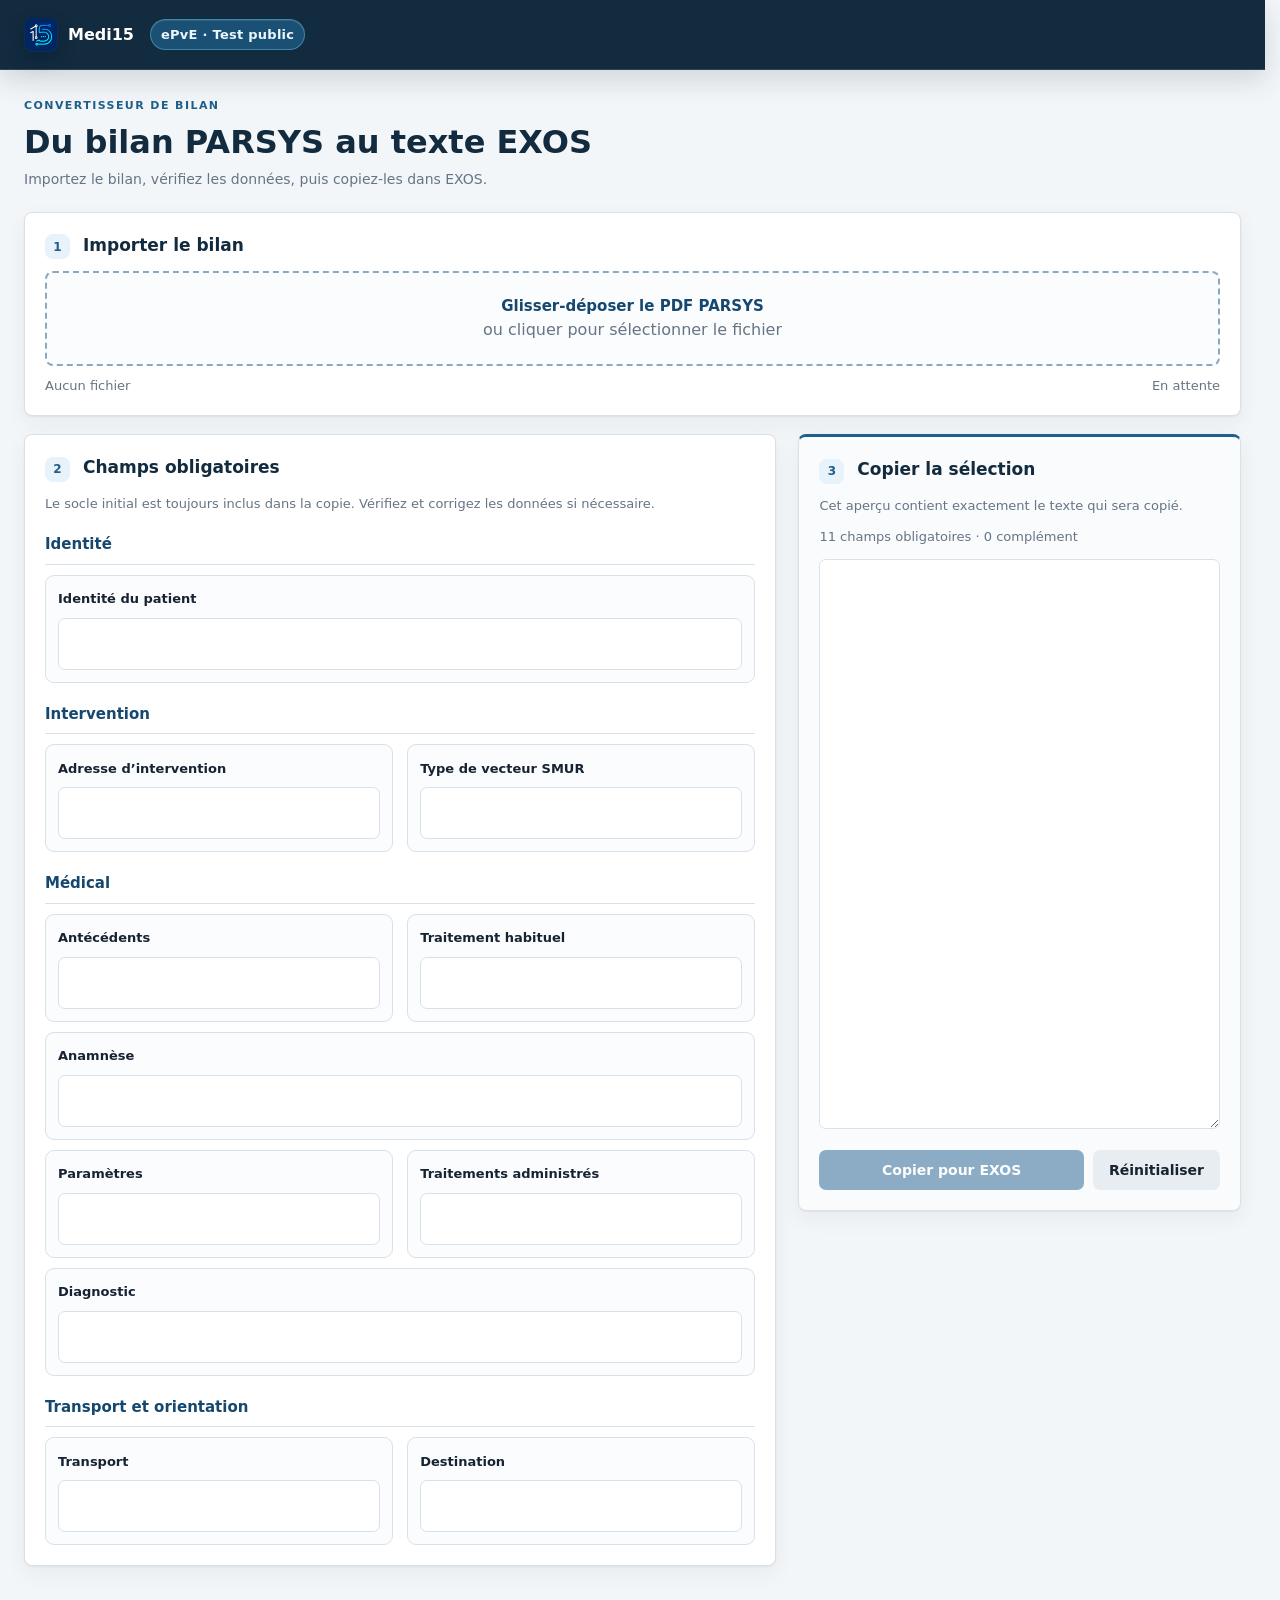
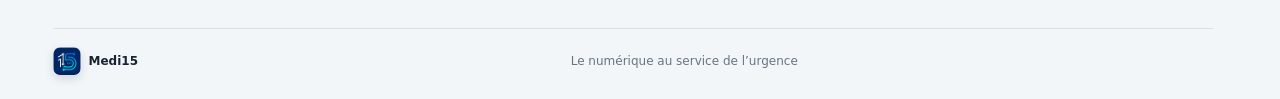
==== index.html @ b272a8ee "Organize mandatory fields and deduplicated optional additions by category" ====
<!doctype html>
<html lang="fr">
<head>
  <meta charset="utf-8">
  <meta name="viewport" content="width=device-width, initial-scale=1">
  <title>ePvE · Medi15</title>
  <link rel="icon" type="image/png" href="./ui/medi15-logo.png">
  <link rel="stylesheet" href="./ui/medi15.css">
  <link rel="stylesheet" href="./static/app.css?v=categories-13">
  <script src="./static/document-sections.js?v=categories-13" defer></script>
  <script src="./static/converter.js?v=categories-13" defer></script>
</head>
<body>
<header class="medi15-topbar"><div class="medi15-brand"><img class="medi15-brand-logo" src="./ui/medi15-logo.png" alt=""><span>Medi15</span></div><span class="medi15-app-name">ePvE · Test public</span></header>
<main>
<header>
  <div class="eyebrow">CONVERTISSEUR DE BILAN</div><h1>Du bilan PARSYS au texte EXOS</h1>
  <p>Importez le bilan, vérifiez les données, puis copiez-les dans EXOS.</p>
</header>

<section class="card">
  <h2><span class="step">1</span> Importer le bilan</h2>
  <div id="dropzone" class="dropzone" tabindex="0" role="button" aria-label="Sélectionner un PDF PARSYS">
    <strong>Glisser-déposer le PDF PARSYS</strong>
    ou cliquer pour sélectionner le fichier
    <input id="fileInput" type="file" accept="application/pdf,.pdf" hidden>
  </div>
  <div class="import-status"><span id="fileName">Aucun fichier</span><span id="status" role="status" aria-live="polite">En attente</span></div>
  <span id="pageCount" hidden></span>
  <div id="progressPanel" class="progress-panel is-idle">
    <div class="progress-meta"><span>Progression de l’analyse</span><strong id="progressPercent">0 %</strong></div>
    <div id="progressTrack" class="progress-track" role="progressbar" aria-label="Progression de l’analyse" aria-valuemin="0" aria-valuemax="100" aria-valuenow="0">
      <div id="progressBar" class="progress-fill"></div>
      <button type="button" id="progressHandle" class="progress-arrow" aria-label="Marqueur de progression">➜</button>
      <div id="timeTravel" class="time-travel" aria-hidden="true">
        <div class="time-travel-vehicle">
          <svg viewBox="0 0 120 50" focusable="false">
            <path class="time-car-body" d="M6 29h13l13-15h50l18 15h12v11H6z"/>
            <path class="time-car-window" d="M35 17h21v12H25zm25 0h19l15 12H60z"/>
            <path class="time-car-detail" d="M10 34h98M57 18v17"/>
            <circle class="time-car-wheel" cx="31" cy="40" r="7"/>
            <circle class="time-car-wheel" cx="88" cy="40" r="7"/>
            <circle class="time-car-hub" cx="31" cy="40" r="2"/>
            <circle class="time-car-hub" cx="88" cy="40" r="2"/>
            <path class="time-car-light" d="M107 29h6v5h-6"/>
          </svg>
        </div>
      </div>
    </div>
  </div>
</section>

<section id="alertBox" class="card alerts">
  <h2>Points à vérifier</h2>
  <div id="alertsList"></div>
</section>

<div class="workspace"><div class="editor-column">
<section class="card" id="essentialSection"><h2><span class="step">2</span> Champs obligatoires</h2><p class="selection-help">Le socle initial est toujours inclus dans la copie. Vérifiez et corrigez les données si nécessaire.</p><section class="mandatory-group"><h3>Identité</h3><div class="grid"><div class="field full"><label for="f-identity">Identité du patient</label><textarea rows="1" id="f-identity"></textarea></div></div></section><section class="mandatory-group"><h3>Intervention</h3><div class="grid"><div class="field"><label for="f-address">Adresse d’intervention</label><textarea rows="1" id="f-address"></textarea></div><div class="field"><label for="f-vehicle">Type de vecteur SMUR</label><textarea rows="1" id="f-vehicle"></textarea></div></div></section><section class="mandatory-group"><h3>Médical</h3><div class="grid"><div class="field"><label for="f-history">Antécédents</label><textarea rows="1" id="f-history"></textarea></div><div class="field"><label for="f-usual">Traitement habituel</label><textarea rows="1" id="f-usual"></textarea></div><div class="field full"><label for="f-anamnesis">Anamnèse</label><textarea rows="1" id="f-anamnesis"></textarea></div><div class="field"><label for="f-params">Paramètres</label><textarea rows="1" id="f-params"></textarea></div><div class="field"><label for="f-admin">Traitements administrés</label><textarea rows="1" id="f-admin"></textarea></div><div class="field full"><label for="f-diagnosis">Diagnostic</label><textarea rows="1" id="f-diagnosis"></textarea></div></div></section><section class="mandatory-group"><h3>Transport et orientation</h3><div class="grid"><div class="field"><label for="f-transport">Transport</label><textarea rows="1" id="f-transport"></textarea></div><div class="field"><label for="f-destination">Destination</label><textarea rows="1" id="f-destination"></textarea></div></div></section></section>
<section id="documentSection" class="card" hidden>
  <h2>Éléments complémentaires</h2>
  <p class="selection-help">Cochez uniquement les informations à ajouter aux champs obligatoires. Le contenu s’affiche après sélection.</p>
  <div class="actions selection-actions"><button type="button" class="ghost" id="selectAll">Ajouter tous les compléments</button><button type="button" class="ghost" id="selectNone">Retirer les compléments</button></div>
  <div id="documentCategories"></div>
</section>
</div><aside class="preview-column"><section class="card preview-card"><h2><span class="step">3</span> Copier la sélection</h2><p class="selection-help">Cet aperçu contient exactement le texte qui sera copié.</p>
<p id="selectionCount" role="status"></p><textarea id="resultat" aria-label="Texte pour EXOS" readonly></textarea>
<div class="actions action-bar">
  <button class="primary" id="copyBtn" disabled>Copier pour EXOS</button>
  <button class="ghost" id="resetBtn">Réinitialiser</button>
</div></section></aside></div>

</main>
<footer class="medi15-footer"><div class="medi15-footer-brand"><img class="medi15-footer-logo" src="./ui/medi15-logo.png" alt=""><span>Medi15</span></div><div class="medi15-footer-copy">Le numérique au service de l’urgence</div></footer>
</body>
</html>
---- ui/medi15.css ----
:root {
  color-scheme: light;
  --medi15-ink: #172331;
  --medi15-muted: #667484;
  --medi15-line: #d9e1e8;
  --medi15-surface: #ffffff;
  --medi15-surface-raised: #fbfcfe;
  --medi15-soft: #f5f7fa;
  --medi15-accent: #1f5f8b;
  --medi15-accent-strong: #16486f;
  --medi15-accent-soft: #e8f2fb;
  --medi15-nav: #122b3f;
  --medi15-danger: #b42318;
  --medi15-success: #16703f;
  --medi15-focus: #c8871a;
  --medi15-radius: 8px;
  --medi15-shadow-sm: 0 1px 2px rgba(23, 35, 49, .06), 0 8px 22px rgba(23, 35, 49, .05);
  --medi15-shadow-md: 0 18px 42px rgba(23, 35, 49, .12);
  --medi15-font: Inter, ui-sans-serif, system-ui, -apple-system, BlinkMacSystemFont, "Segoe UI", Arial, Helvetica, sans-serif;
}
html { scrollbar-gutter: stable; }
* { box-sizing: border-box; }
body { margin: 0; color: var(--medi15-ink); background: #f3f6f9; font-family: var(--medi15-font); line-height: 1.5; -webkit-font-smoothing: antialiased; }
a { color: var(--medi15-accent-strong); }
:focus-visible { outline: 3px solid rgba(200, 135, 26, .38); outline-offset: 3px; }

/* Bandeau canonique de tout l'écosystème Medi15. */
.medi15-topbar { position: sticky; top: 0; z-index: 100; display: flex; align-items: center; gap: 16px; width: 100%; min-height: 70px; padding: 0 24px; color: #fff; background: var(--medi15-nav); border-bottom: 1px solid rgba(255,255,255,.12); box-shadow: 0 10px 28px rgba(18,43,63,.16); font-family: var(--medi15-font); }
.medi15-brand { display: inline-flex; align-items: center; gap: 10px; flex: 0 0 auto; color: #fff; font-weight: 800; text-decoration: none; white-space: nowrap; }
.medi15-brand:hover { color: #fff; text-decoration: none; }
.medi15-brand-logo { display: block; width: 34px; height: 34px; flex: 0 0 auto; border-radius: var(--medi15-radius); object-fit: cover; box-shadow: 0 8px 18px rgba(4,18,32,.24); }
.medi15-app-name { flex: 0 0 auto; padding: 5px 10px; border: 1px solid rgba(111,206,238,.42); border-radius: 999px; background: rgba(31,95,139,.72); color: #eaf7ff; box-shadow: inset 0 1px 0 rgba(255,255,255,.1); font-size: 13px; font-weight: 800; letter-spacing: .02em; white-space: nowrap; }
.medi15-nav { display: flex; align-items: center; gap: 4px; flex: 1 1 auto; min-width: 0; }
.medi15-nav > a,.medi15-nav-menu > a { display: inline-flex; align-items: center; min-height: 34px; padding: 6px 8px; border-radius: 7px; color: #d9e8f2; font-size: 13px; font-weight: 700; text-decoration: none; white-space: nowrap; }
.medi15-nav > a:hover,.medi15-nav-menu > a:hover,.medi15-identity a:hover { color: #fff; background: rgba(255,255,255,.08); text-decoration: none; }
.medi15-nav-menu { position: relative; display: inline-flex; align-items: center; }
.medi15-nav-menu-trigger::after { content: ""; width: 0; height: 0; margin-left: 7px; border-top: 4px solid currentColor; border-right: 4px solid transparent; border-left: 4px solid transparent; opacity: .75; }
.medi15-nav-submenu { position: absolute; top: 100%; left: 0; z-index: 120; display: none; min-width: 190px; padding: 8px 6px 6px; border: 1px solid rgba(255,255,255,.14); border-radius: 8px; background: #173850; box-shadow: 0 16px 38px rgba(0,0,0,.22); }
.medi15-nav-submenu::before { content: ""; position: absolute; right: 0; bottom: 100%; left: 0; height: 8px; }
.medi15-nav-menu:hover .medi15-nav-submenu,.medi15-nav-menu:focus-within .medi15-nav-submenu { display: grid; }
.medi15-nav-submenu a { display: inline-flex; align-items: center; width: 100%; min-height: 28px; padding: 5px 8px; border-radius: 7px; color: #d9e8f2; font-size: 12px; font-weight: 700; text-decoration: none; }
.medi15-nav-submenu a:hover { color: #fff; background: rgba(255,255,255,.08); }
.medi15-identity { display: flex; align-items: center; flex: 0 1 auto; min-width: 0; margin-left: auto; padding-left: 12px; border-left: 1px solid rgba(255,255,255,.12); }
.medi15-identity-card { display: grid; gap: 7px; align-items: center; width: 216px; max-width: min(320px,34vw); padding: 6px 8px; border: 1px solid rgba(255,255,255,.1); border-radius: 8px; background: rgba(255,255,255,.045); line-height: 1.15; }
.medi15-identity-line { display: flex; align-items: center; gap: 7px; min-width: 0; white-space: nowrap; }
.medi15-identity-name { min-width: 0; overflow: hidden; color: #fff; font-size: 12px; font-weight: 800; text-overflow: ellipsis; }
.medi15-role { display: inline-flex; align-items: center; min-height: 0; padding: 2px 7px; border-radius: 999px; background: var(--medi15-accent-soft); color: var(--medi15-accent-strong); font-size: 10px; font-weight: 800; line-height: 1.2; white-space: nowrap; }
.medi15-identity-actions { display: grid; grid-template-columns: minmax(0,1fr) auto; align-items: center; gap: 12px; padding-top: 6px; border-top: 1px solid rgba(255,255,255,.1); }
.medi15-hub-link { display: inline-flex; align-items: center; justify-content: center; gap: 6px; min-height: 26px; padding: 4px 9px; border-radius: 7px; color: #d9e8f2; font-size: 11px; font-weight: 800; text-decoration: none; white-space: nowrap; }
.medi15-logout-link { display: inline-flex; align-items: center; justify-self: end; min-height: 20px; padding: 0; color: #ffcbc5; font-size: 11px; font-weight: 800; text-decoration: none; white-space: nowrap; }
@media (max-width:820px) { .medi15-topbar { position: static; flex-wrap: wrap; gap: 10px 16px; padding: 14px 18px; } .medi15-nav { order: 3; flex-basis: 100%; overflow-x: auto; } .medi15-identity { margin-left: auto; padding-left: 0; border-left: 0; } .medi15-identity-card { max-width:min(360px,calc(100vw - 220px)); } }
@media (max-width:620px) { .medi15-identity { order: 2; width: 100%; margin-left: 0; } .medi15-identity-card { width: 100%; max-width: none; } }

/* Pied de page canonique de l'écosystème Medi15. */
.medi15-footer { display: flex; align-items: center; justify-content: space-between; gap: 18px; width: min(100% - 48px,1160px); margin: 44px auto 0; padding: 18px 0 24px; border-top: 1px solid var(--medi15-line); color: var(--medi15-muted); font-family: var(--medi15-font); font-size: 12px; line-height: 1.45; }
.medi15-footer-brand { display: inline-flex; align-items: center; gap: 8px; color: var(--medi15-ink); font-weight: 850; white-space: nowrap; }
.medi15-footer-logo { display: block; width: 28px; height: 28px; border-radius: 7px; object-fit: cover; box-shadow: 0 4px 10px rgba(18,43,63,.14); }
.medi15-footer-copy { flex: 1 1 auto; text-align: center; }
.medi15-footer-links { display: flex; align-items: center; gap: 14px; white-space: nowrap; }
.medi15-footer a { color: var(--medi15-accent-strong); font-weight: 700; text-decoration: none; }
.medi15-footer a:hover { text-decoration: underline; }
@media (max-width:700px) { .medi15-footer { align-items: flex-start; flex-direction: column; width: min(100% - 36px,1160px); gap: 10px; } .medi15-footer-copy { text-align: left; } .medi15-footer-links { flex-wrap: wrap; } }
---- static/app.css ----
main { width: min(100% - 32px, 1040px); margin: 22px auto 0; }
main > header { margin-bottom: 16px; }
main > header h1 { margin: 0 0 3px; color: var(--medi15-nav); font-size: 25px; line-height: 1.2; }
main > header p { margin: 0; color: var(--medi15-muted); font-size: 14px; }
.card { margin-bottom: 12px; padding: 16px 18px; border: 1px solid var(--medi15-line); border-radius: var(--medi15-radius); background: var(--medi15-surface); box-shadow: var(--medi15-shadow-sm); }
.card h2 { margin: 0 0 12px; color: var(--medi15-nav); font-size: 17px; }
.dropzone { padding: 15px; border: 2px dashed #8aa9bf; border-radius: var(--medi15-radius); background: var(--medi15-surface-raised); color: var(--medi15-muted); cursor: pointer; text-align: center; }
.dropzone strong { display: block; color: var(--medi15-accent-strong); font-size: 15px; }
.dropzone.dragover { border-color: var(--medi15-accent); background: var(--medi15-accent-soft); }
.dropzone[aria-disabled="true"] { cursor: wait; opacity: .65; }
.import-status { display: flex; justify-content: space-between; gap: 8px 16px; margin-top: 10px; color: var(--medi15-muted); font-size: 13px; }
#fileName { min-width: 0; overflow-wrap: anywhere; }
.status-ok { color: var(--medi15-success); }
.status-warn { color: #8a5a00; }

.progress-panel { margin-top: 10px; }
.progress-panel.is-idle { display: none; }
.progress-meta { display: flex; justify-content: space-between; gap: 12px; margin-bottom: 9px; color: var(--medi15-muted); font-size: 12px; font-weight: 700; }
.progress-meta strong { color: var(--medi15-accent-strong); font-size: 13px; font-variant-numeric: tabular-nums; }
.progress-track { --progress: 0%; position: relative; height: 10px; border-radius: 999px; background: var(--medi15-line); }
.progress-fill { width: var(--progress); height: 100%; border-radius: inherit; background: linear-gradient(90deg, var(--medi15-accent), #43a8c6); transition: width .35s ease; }
.progress-arrow { position: absolute; z-index: 2; top: 50%; left: clamp(13px, var(--progress), calc(100% - 13px)); display: grid; place-items: center; width: 25px; height: 25px; padding: 0; border: 2px solid #fff; border-radius: 50%; background: var(--medi15-accent-strong); color: #fff; box-shadow: 0 2px 8px rgba(18,43,63,.24); font: 14px/1 var(--medi15-font); transform: translate(-50%, -50%); transition: left .35s ease; }
.progress-panel.is-rewind .progress-arrow { cursor: grab; touch-action: none; }
.progress-panel.is-rewind .progress-arrow:active { cursor: grabbing; }
.progress-panel.is-rewind .progress-fill, .progress-panel.is-rewind .progress-arrow, .progress-panel.is-traveling .progress-fill, .progress-panel.is-traveling .progress-arrow { transition: none; }
.progress-panel.is-traveling .progress-arrow { opacity: 0; }
.time-travel { position: absolute; z-index: 3; right: 0; bottom: -9px; left: 0; height: 69px; overflow: hidden; opacity: 0; pointer-events: none; }
.time-travel.is-active { opacity: 1; }
.time-travel-vehicle { position: absolute; bottom: 13px; left: -128px; width: 120px; height: 50px; filter: drop-shadow(0 3px 5px rgba(9,26,46,.35)); }
.time-travel-vehicle::before, .time-travel-vehicle::after { position: absolute; right: 100%; content: ""; width: 90px; height: 3px; border-radius: 999px; background: linear-gradient(90deg, transparent, #ffb64a, #62e7ff); box-shadow: 0 0 9px #58dfff; }
.time-travel-vehicle::before { top: 28px; }
.time-travel-vehicle::after { top: 37px; }
.time-travel.is-active .time-travel-vehicle { animation: time-car-drive 2.4s cubic-bezier(.3,.05,.7,.95) forwards; }
.time-travel svg { position: relative; display: block; width: 100%; height: 100%; }
.time-car-body { fill: #173a63; stroke: #9be8fa; stroke-width: 2; stroke-linejoin: round; }
.time-car-window { fill: #82dbe9; stroke: #e6fcff; stroke-width: 1.4; }
.time-car-detail { fill: none; stroke: #c7d8e8; stroke-width: 1.6; }
.time-car-wheel { fill: #182332; stroke: #8aa5b5; stroke-width: 2; }
.time-car-hub { fill: #d9edf1; }
.time-car-light { fill: #ffcf7a; }
@keyframes time-car-drive { 0% { left: -128px; } 70% { filter: drop-shadow(0 0 8px #5ce6ff); } 100% { left: calc(100% + 10px); filter: drop-shadow(0 0 16px #8beeff); } }
.progress-track.is-resetting .progress-fill, .progress-track.is-resetting .progress-arrow { transition: none; }
@media (prefers-reduced-motion: reduce) { .progress-fill, .progress-arrow { transition: none; } .time-travel.is-active .time-travel-vehicle { animation-duration: .8s; } }

.alerts { display: none; }
.alerts.visible { display: block; }
.alert { margin-top: 7px; padding: 8px 10px; border: 1px solid #efd383; border-radius: 7px; background: #fff5d6; color: #8a5a00; }
.alert.error { border-color: #efb4b4; background: #fde8e8; color: var(--medi15-danger); }
.grid { display: grid; grid-template-columns: repeat(2, minmax(0, 1fr)); gap: 10px 14px; }
.field { min-width: 0; }
.field.full { grid-column: 1 / -1; }
.field label { display: block; margin-bottom: 4px; color: var(--medi15-ink); font-size: 13px; font-weight: 700; }
.field textarea { display: block; width: 100%; height: 48px; min-height: 48px; padding: 8px 10px; border: 1px solid var(--medi15-line); border-radius: 7px; background: var(--medi15-surface-raised); color: var(--medi15-ink); font: 14px/1.4 var(--medi15-font); overflow-x: hidden; overflow-y: auto; scrollbar-width: none; resize: vertical; }
.field textarea::-webkit-scrollbar { display: none; }
.field textarea.tall { height: 96px; min-height: 72px; }
.field textarea:focus { border-color: var(--medi15-accent); background: #fff; }
.actions { display: flex; gap: 9px; }
.action-bar { position: sticky; z-index: 5; bottom: 0; margin: 0; padding: 11px 0; background: rgba(245,247,250,.97); }
.actions button { min-height: 40px; padding: 9px 16px; border: 0; border-radius: 7px; font: 700 14px var(--medi15-font); cursor: pointer; }
.actions button:disabled { cursor: not-allowed; opacity: .5; }
.actions .primary { background: var(--medi15-accent); color: #fff; }
.actions .ghost { background: #e8edf2; color: var(--medi15-ink); }
@media (max-width: 700px) { main { width: min(100% - 24px, 1040px); margin-top: 16px; } .card { padding: 14px; } .grid { grid-template-columns: 1fr; } .field.full { grid-column: auto; } .import-status { flex-wrap: wrap; } }

[hidden] { display: none !important; }
.field label input[type="checkbox"] { width: 17px; height: 17px; margin: 0 7px 0 0; vertical-align: middle; accent-color: var(--medi15-accent); }
.selection-help { margin: 0 0 12px; color: var(--medi15-muted); font-size: 13px; }
.selection-actions { flex-wrap: wrap; align-items: center; margin-bottom: 16px; }
#selectionCount { color: var(--medi15-muted); font-size: 13px; }
summary { cursor: pointer; color: var(--medi15-accent-strong); font-weight: 700; }
details[open] > summary { margin-bottom: 14px; }
#resultat { width: 100%; min-height: 180px; padding: 10px; border: 1px solid var(--medi15-line); border-radius: 7px; font: 14px/1.5 var(--medi15-font); resize: vertical; scrollbar-width: none; }
#resultat::-webkit-scrollbar { display: none; }

main { width: min(100% - 48px, 1440px); margin-top: 28px; }
main > header { margin-bottom: 22px; }
.eyebrow { color: var(--medi15-accent); font-size: 11px; font-weight: 800; letter-spacing: .13em; margin-bottom: 8px; }
main > header h1 { font-size: clamp(24px, 3vw, 32px); margin-bottom: 8px; }
.workspace { display: grid; grid-template-columns: minmax(0, 1.7fr) minmax(320px, 1fr); gap: 22px; align-items: start; }
.editor-column, .preview-column { min-width: 0; }
.preview-column { position: sticky; top: 90px; }
.card { padding: 20px; margin-bottom: 18px; }
.step { display: inline-grid; place-items: center; width: 25px; height: 25px; margin-right: 7px; border-radius: 8px; background: var(--medi15-accent-soft); color: var(--medi15-accent); font-size: 12px; }
.dropzone { padding: 22px 16px; }
.field { padding: 12px; background: var(--medi15-surface-raised); border: 1px solid var(--medi15-line); border-radius: 9px; }
.field label { display: flex; align-items: center; gap: 2px; min-height: 22px; margin-bottom: 8px; cursor: pointer; }
.field textarea, .field textarea.tall { height: auto; min-height: 52px; overflow: hidden; resize: none; background: white; font-size: 13px; }
.field.is-excluded { background: #f5f7fa; border-style: dashed; }
.field.is-excluded label { color: var(--medi15-muted); }
.source-note { font-size: 11px; color: #8a5a00; margin: 6px 0 0; }
#documentCategories > details { border-top: 1px solid var(--medi15-line); padding-top: 14px; margin-top: 14px; }
#documentCategories > details > summary { margin-bottom: 12px; font-size: 14px; }
.document-category { margin-bottom: 10px; }
.preview-card { background: #f9fbfd; border-top: 3px solid var(--medi15-accent); }
#resultat { min-height: 260px; height: calc(100vh - 330px); max-height: 700px; background: white; font-size: 13px; line-height: 1.65; resize: vertical; }
.action-bar { position: static; flex-wrap: wrap; padding: 14px 0 0; background: transparent; }
.action-bar .primary { flex: 1; }
.selection-actions button { min-height: 34px; padding: 7px 10px; font-size: 12px; }
@media (max-width: 1050px) { .workspace { grid-template-columns: minmax(0, 1fr) 320px; gap: 16px; } .grid { grid-template-columns: 1fr; } .field.full { grid-column: auto; } }
@media (max-width: 800px) { main { width: calc(100% - 24px); margin-top: 20px; } .workspace { grid-template-columns: 1fr; } .preview-column { position: static; } .card { padding: 16px; } #resultat { height: 260px; } }
.mandatory-group { margin-top: 20px; }
.mandatory-group h3, #documentCategories h3 { margin: 0 0 10px; padding-bottom: 8px; border-bottom: 1px solid var(--medi15-line); color: var(--medi15-accent-strong); font-size: 15px; }
#documentCategories > section { margin-top: 20px; }
.document-category { padding: 10px 12px; }
.document-category label { margin-bottom: 3px; }
.document-category textarea { margin-top: 8px; }
.field-source { display: block; margin-top: 4px; font-size: 11px; color: var(--medi15-muted); }
#selectionCount { margin: 0 0 12px; }
#documentCategories > section { display: grid; grid-template-columns: repeat(2,minmax(0,1fr)); gap: 9px; }
#documentCategories > section > h3 { grid-column: 1 / -1; }
#documentCategories .document-category { grid-column: 1 / -1; margin: 0; }
#documentCategories .document-category.is-excluded { grid-column: auto; }
@media (max-width: 1050px) { #documentCategories > section { grid-template-columns: 1fr; } }
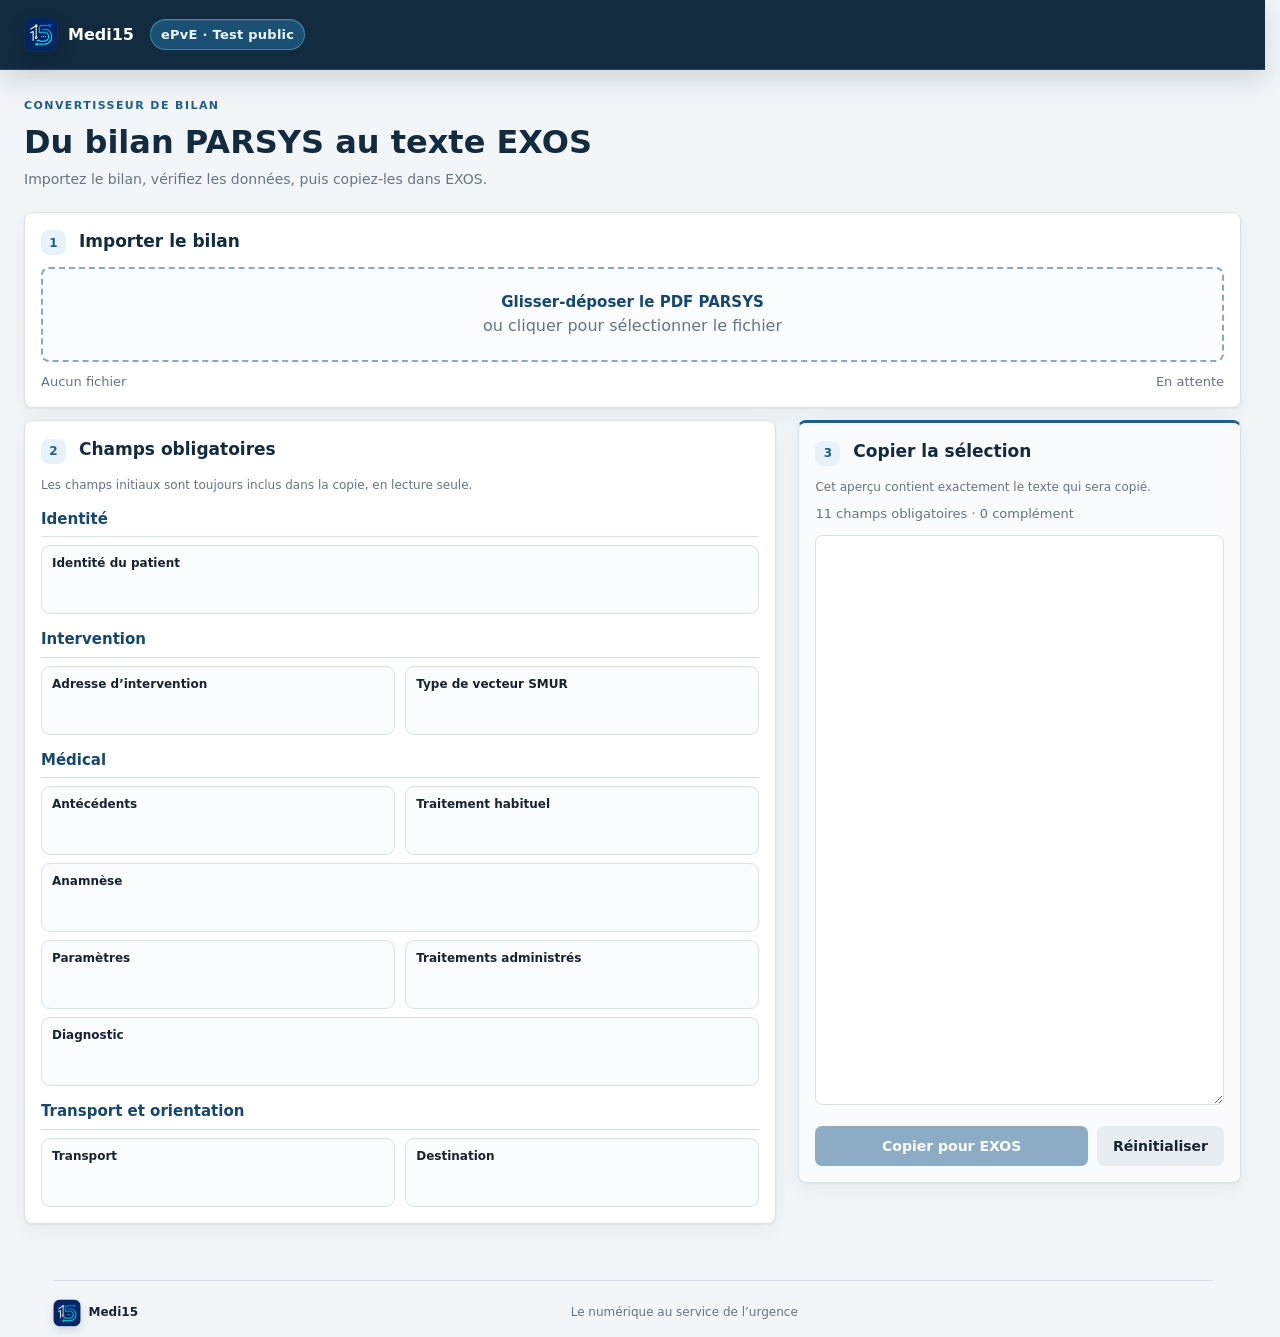
==== commit d4971d6e: "Compact extracted values and make fields read-only" ====
--- a/index.html
+++ b/index.html
@@ -6,9 +6,9 @@
   <title>ePvE · Medi15</title>
   <link rel="icon" type="image/png" href="./ui/medi15-logo.png">
   <link rel="stylesheet" href="./ui/medi15.css">
-  <link rel="stylesheet" href="./static/app.css?v=categories-13">
-  <script src="./static/document-sections.js?v=categories-13" defer></script>
-  <script src="./static/converter.js?v=categories-13" defer></script>
+  <link rel="stylesheet" href="./static/app.css?v=compact-14">
+  <script src="./static/document-sections.js?v=compact-14" defer></script>
+  <script src="./static/converter.js?v=compact-14" defer></script>
 </head>
 <body>
 <header class="medi15-topbar"><div class="medi15-brand"><img class="medi15-brand-logo" src="./ui/medi15-logo.png" alt=""><span>Medi15</span></div><span class="medi15-app-name">ePvE · Test public</span></header>
@@ -56,7 +56,7 @@
 </section>
 
 <div class="workspace"><div class="editor-column">
-<section class="card" id="essentialSection"><h2><span class="step">2</span> Champs obligatoires</h2><p class="selection-help">Le socle initial est toujours inclus dans la copie. Vérifiez et corrigez les données si nécessaire.</p><section class="mandatory-group"><h3>Identité</h3><div class="grid"><div class="field full"><label for="f-identity">Identité du patient</label><textarea rows="1" id="f-identity"></textarea></div></div></section><section class="mandatory-group"><h3>Intervention</h3><div class="grid"><div class="field"><label for="f-address">Adresse d’intervention</label><textarea rows="1" id="f-address"></textarea></div><div class="field"><label for="f-vehicle">Type de vecteur SMUR</label><textarea rows="1" id="f-vehicle"></textarea></div></div></section><section class="mandatory-group"><h3>Médical</h3><div class="grid"><div class="field"><label for="f-history">Antécédents</label><textarea rows="1" id="f-history"></textarea></div><div class="field"><label for="f-usual">Traitement habituel</label><textarea rows="1" id="f-usual"></textarea></div><div class="field full"><label for="f-anamnesis">Anamnèse</label><textarea rows="1" id="f-anamnesis"></textarea></div><div class="field"><label for="f-params">Paramètres</label><textarea rows="1" id="f-params"></textarea></div><div class="field"><label for="f-admin">Traitements administrés</label><textarea rows="1" id="f-admin"></textarea></div><div class="field full"><label for="f-diagnosis">Diagnostic</label><textarea rows="1" id="f-diagnosis"></textarea></div></div></section><section class="mandatory-group"><h3>Transport et orientation</h3><div class="grid"><div class="field"><label for="f-transport">Transport</label><textarea rows="1" id="f-transport"></textarea></div><div class="field"><label for="f-destination">Destination</label><textarea rows="1" id="f-destination"></textarea></div></div></section></section>
+<section class="card" id="essentialSection"><h2><span class="step">2</span> Champs obligatoires</h2><p class="selection-help">Les champs initiaux sont toujours inclus dans la copie, en lecture seule.</p><section class="mandatory-group"><h3>Identité</h3><div class="grid"><div class="field full"><label for="f-identity">Identité du patient</label><textarea rows="1" id="f-identity"></textarea></div></div></section><section class="mandatory-group"><h3>Intervention</h3><div class="grid"><div class="field"><label for="f-address">Adresse d’intervention</label><textarea rows="1" id="f-address"></textarea></div><div class="field"><label for="f-vehicle">Type de vecteur SMUR</label><textarea rows="1" id="f-vehicle"></textarea></div></div></section><section class="mandatory-group"><h3>Médical</h3><div class="grid"><div class="field"><label for="f-history">Antécédents</label><textarea rows="1" id="f-history"></textarea></div><div class="field"><label for="f-usual">Traitement habituel</label><textarea rows="1" id="f-usual"></textarea></div><div class="field full"><label for="f-anamnesis">Anamnèse</label><textarea rows="1" id="f-anamnesis"></textarea></div><div class="field"><label for="f-params">Paramètres</label><textarea rows="1" id="f-params"></textarea></div><div class="field"><label for="f-admin">Traitements administrés</label><textarea rows="1" id="f-admin"></textarea></div><div class="field full"><label for="f-diagnosis">Diagnostic</label><textarea rows="1" id="f-diagnosis"></textarea></div></div></section><section class="mandatory-group"><h3>Transport et orientation</h3><div class="grid"><div class="field"><label for="f-transport">Transport</label><textarea rows="1" id="f-transport"></textarea></div><div class="field"><label for="f-destination">Destination</label><textarea rows="1" id="f-destination"></textarea></div></div></section></section>
 <section id="documentSection" class="card" hidden>
   <h2>Éléments complémentaires</h2>
   <p class="selection-help">Cochez uniquement les informations à ajouter aux champs obligatoires. Le contenu s’affiche après sélection.</p>
--- a/static/app.css
+++ b/static/app.css
@@ -111,3 +111,20 @@
 #documentCategories .document-category { grid-column: 1 / -1; margin: 0; }
 #documentCategories .document-category.is-excluded { grid-column: auto; }
 @media (max-width: 1050px) { #documentCategories > section { grid-template-columns: 1fr; } }
+
+/* Compact, read-only extracted values. Checkboxes remain interactive. */
+.card { padding: 16px; margin-bottom: 12px; }
+.mandatory-group { margin-top: 14px; }
+.mandatory-group h3, #documentCategories h3 { margin-bottom: 8px; padding-bottom: 6px; }
+.grid { gap: 8px 10px; }
+.field { padding: 8px 10px; }
+.field label { margin-bottom: 3px; font-size: 12px; min-height: 18px; }
+.field textarea[readonly], .field textarea.tall[readonly] { min-height: 28px; padding: 3px 0; border: 0; border-radius: 0; background: transparent; font-size: 13px; line-height: 1.4; }
+.field textarea[readonly]:focus { background: transparent; }
+#documentCategories > section { margin-top: 14px; gap: 6px 10px; }
+#documentCategories .document-category { grid-column: auto; padding: 7px 9px; }
+#documentCategories .document-category label { margin-bottom: 0; }
+.document-category textarea { margin-top: 4px; }
+.selection-actions { margin-bottom: 10px; }
+.selection-help { margin-bottom: 8px; font-size: 12px; }
+.grid, #documentCategories > section { align-items: start; }
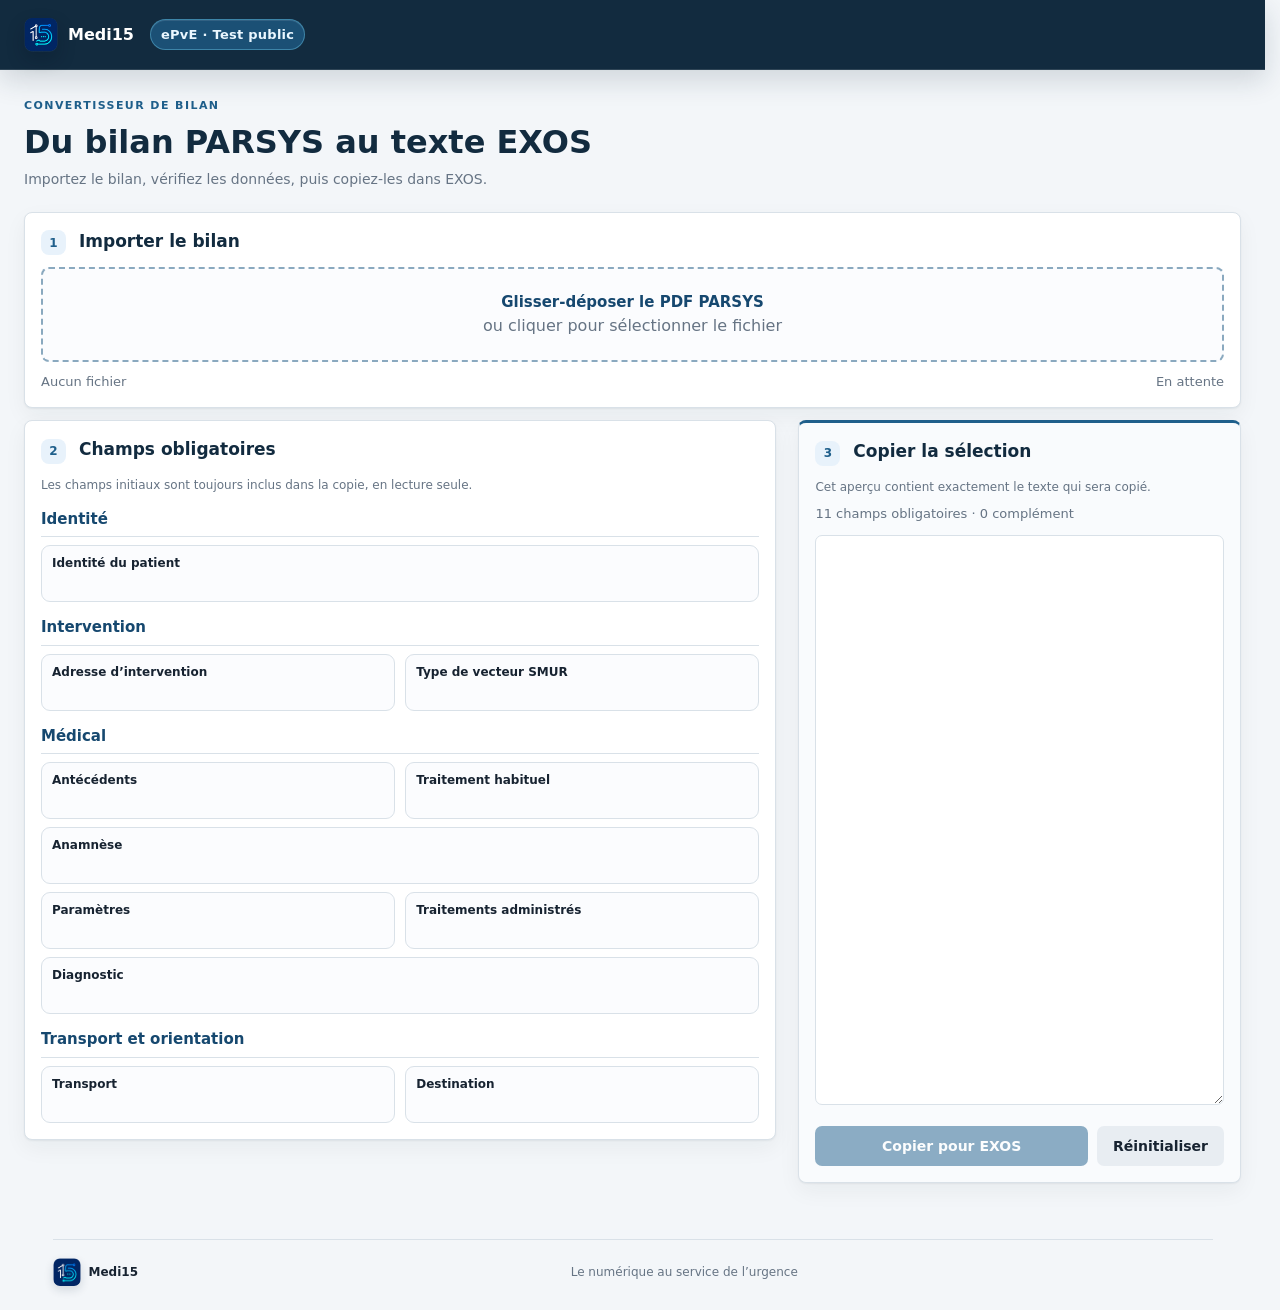
==== commit 91325372: "Tighten selected capsules and size text areas to their actual content" ====
--- a/index.html
+++ b/index.html
@@ -6,9 +6,9 @@
   <title>ePvE · Medi15</title>
   <link rel="icon" type="image/png" href="./ui/medi15-logo.png">
   <link rel="stylesheet" href="./ui/medi15.css">
-  <link rel="stylesheet" href="./static/app.css?v=compact-14">
-  <script src="./static/document-sections.js?v=compact-14" defer></script>
-  <script src="./static/converter.js?v=compact-14" defer></script>
+  <link rel="stylesheet" href="./static/app.css?v=compact-15">
+  <script src="./static/document-sections.js?v=compact-15" defer></script>
+  <script src="./static/converter.js?v=compact-15" defer></script>
 </head>
 <body>
 <header class="medi15-topbar"><div class="medi15-brand"><img class="medi15-brand-logo" src="./ui/medi15-logo.png" alt=""><span>Medi15</span></div><span class="medi15-app-name">ePvE · Test public</span></header>
--- a/static/app.css
+++ b/static/app.css
@@ -128,3 +128,7 @@
 .selection-actions { margin-bottom: 10px; }
 .selection-help { margin-bottom: 8px; font-size: 12px; }
 .grid, #documentCategories > section { align-items: start; }
+.field textarea[readonly], .field textarea.tall[readonly] { min-height: 0; padding: 0; }
+#documentCategories .document-category { padding: 6px 8px; }
+#documentCategories .document-category label { font-size: 11px; line-height: 1.3; }
+#documentCategories .document-category textarea[readonly] { margin-top: 3px; font-size: 12px; line-height: 1.35; }
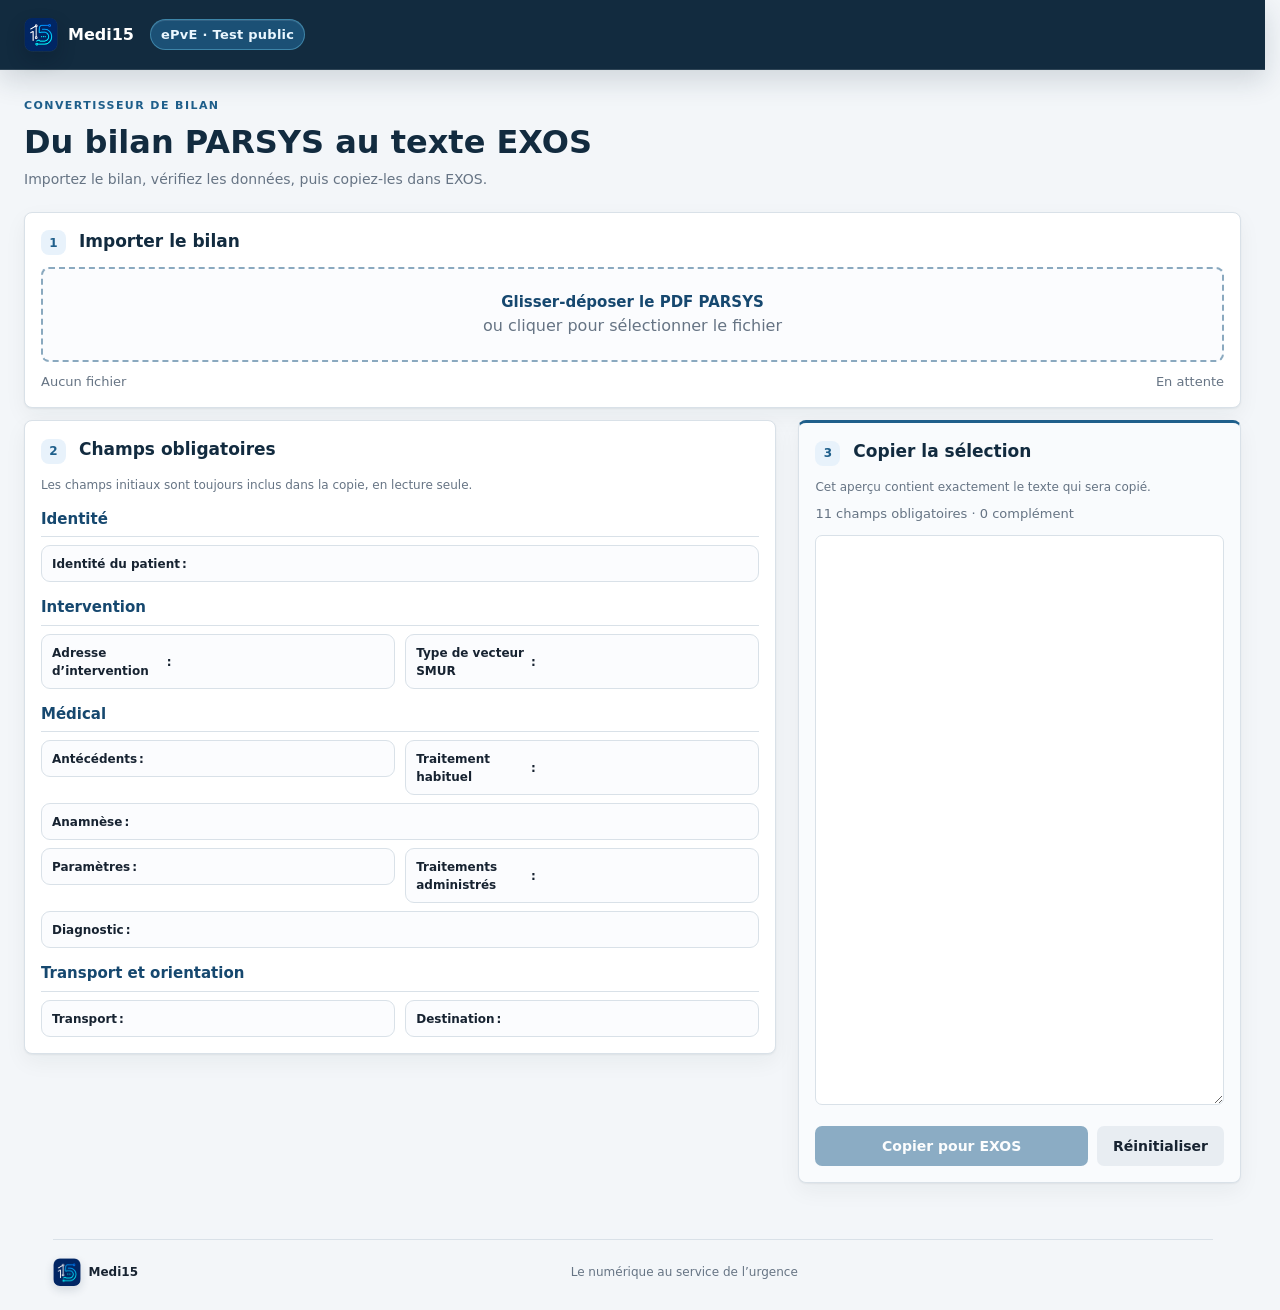
==== commit 6cf9a12f: "Merge related optional fields and put field labels and values inline" ====
--- a/index.html
+++ b/index.html
@@ -6,9 +6,9 @@
   <title>ePvE · Medi15</title>
   <link rel="icon" type="image/png" href="./ui/medi15-logo.png">
   <link rel="stylesheet" href="./ui/medi15.css">
-  <link rel="stylesheet" href="./static/app.css?v=compact-15">
-  <script src="./static/document-sections.js?v=compact-15" defer></script>
-  <script src="./static/converter.js?v=compact-15" defer></script>
+  <link rel="stylesheet" href="./static/app.css?v=inline-16">
+  <script src="./static/document-sections.js?v=inline-16" defer></script>
+  <script src="./static/converter.js?v=inline-16" defer></script>
 </head>
 <body>
 <header class="medi15-topbar"><div class="medi15-brand"><img class="medi15-brand-logo" src="./ui/medi15-logo.png" alt=""><span>Medi15</span></div><span class="medi15-app-name">ePvE · Test public</span></header>
--- a/static/app.css
+++ b/static/app.css
@@ -132,3 +132,12 @@
 #documentCategories .document-category { padding: 6px 8px; }
 #documentCategories .document-category label { font-size: 11px; line-height: 1.3; }
 #documentCategories .document-category textarea[readonly] { margin-top: 3px; font-size: 12px; line-height: 1.35; }
+.field { display: flex; align-items: flex-start; gap: 8px; }
+.field label { flex: 0 0 36%; min-width: 0; margin: 0; padding-top: 1px; }
+.field label::after { content: ' :'; }
+.field textarea[readonly] { flex: 1; min-width: 0; width: 0; }
+#documentCategories .document-category label { flex-basis: 45%; }
+#documentCategories .document-category textarea[readonly] { margin-top: 0; }
+#documentCategories .document-category.is-excluded label { flex-basis: 100%; }
+#documentCategories .document-category.is-excluded label::after { content: ''; }
+.field .source-note { flex-basis: 100%; }
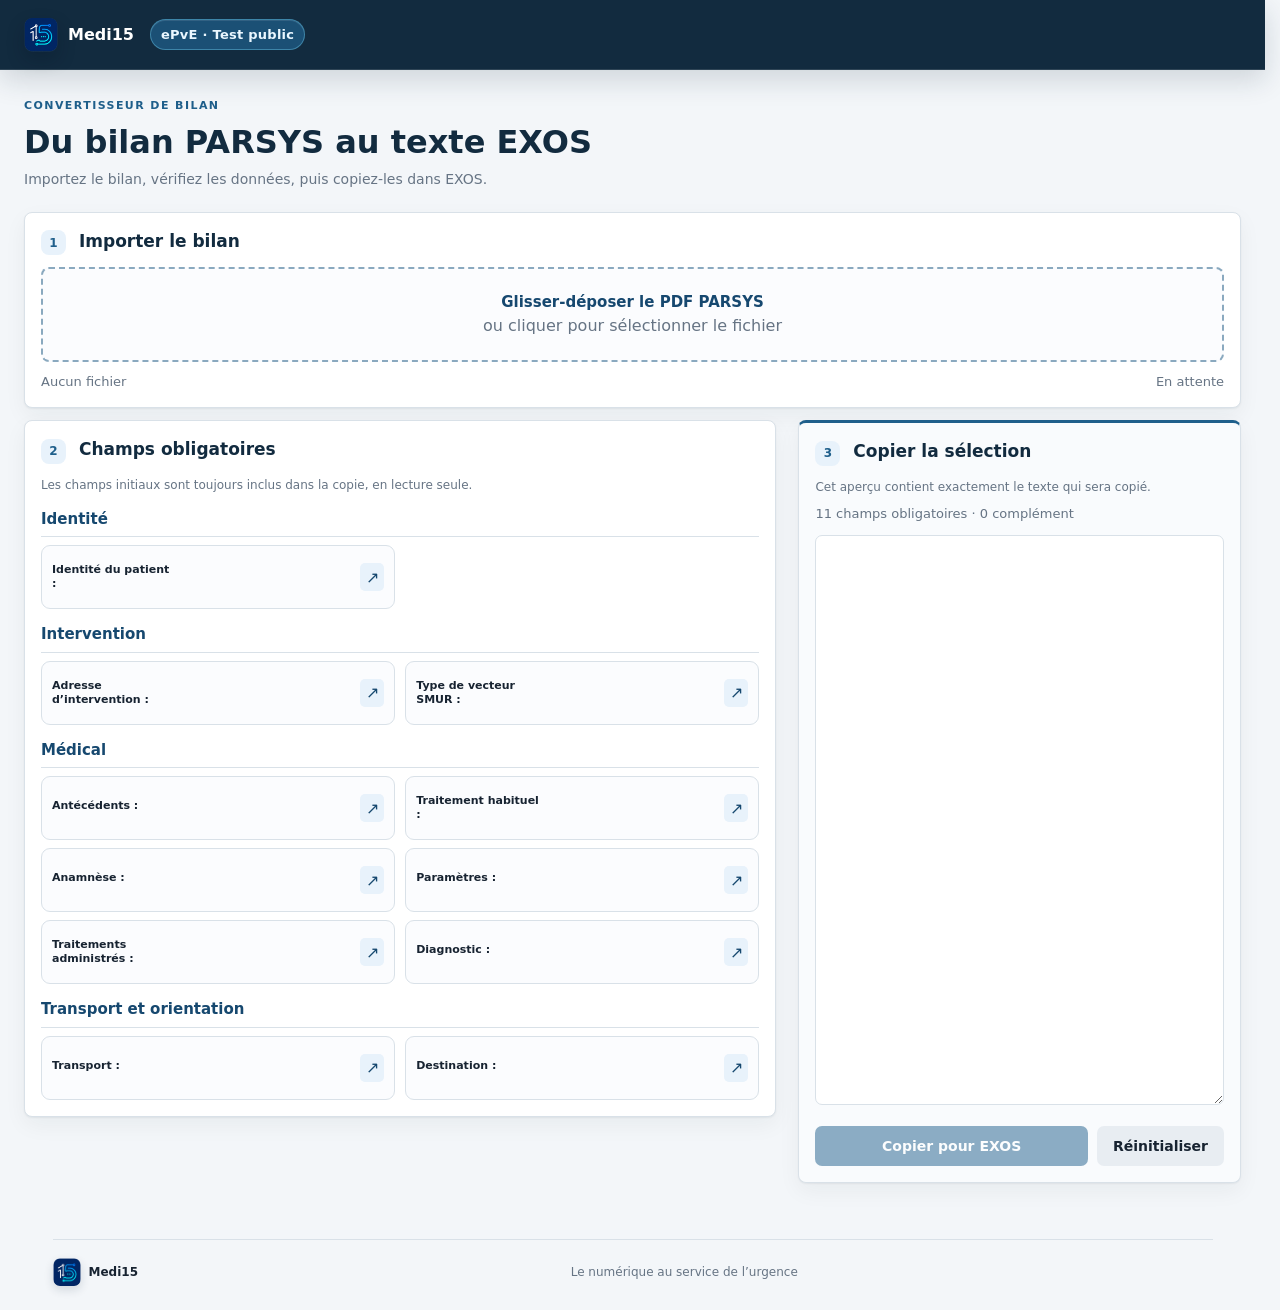
==== commit dfe80506: "Normalize useful optional fields and unify capsule sizes with full-text reader" ====
--- a/index.html
+++ b/index.html
@@ -6,9 +6,9 @@
   <title>ePvE · Medi15</title>
   <link rel="icon" type="image/png" href="./ui/medi15-logo.png">
   <link rel="stylesheet" href="./ui/medi15.css">
-  <link rel="stylesheet" href="./static/app.css?v=inline-16">
-  <script src="./static/document-sections.js?v=inline-16" defer></script>
-  <script src="./static/converter.js?v=inline-16" defer></script>
+  <link rel="stylesheet" href="./static/app.css?v=uniform-18">
+  <script src="./static/document-sections.js?v=uniform-18" defer></script>
+  <script src="./static/converter.js?v=uniform-18" defer></script>
 </head>
 <body>
 <header class="medi15-topbar"><div class="medi15-brand"><img class="medi15-brand-logo" src="./ui/medi15-logo.png" alt=""><span>Medi15</span></div><span class="medi15-app-name">ePvE · Test public</span></header>
@@ -59,7 +59,7 @@
 <section class="card" id="essentialSection"><h2><span class="step">2</span> Champs obligatoires</h2><p class="selection-help">Les champs initiaux sont toujours inclus dans la copie, en lecture seule.</p><section class="mandatory-group"><h3>Identité</h3><div class="grid"><div class="field full"><label for="f-identity">Identité du patient</label><textarea rows="1" id="f-identity"></textarea></div></div></section><section class="mandatory-group"><h3>Intervention</h3><div class="grid"><div class="field"><label for="f-address">Adresse d’intervention</label><textarea rows="1" id="f-address"></textarea></div><div class="field"><label for="f-vehicle">Type de vecteur SMUR</label><textarea rows="1" id="f-vehicle"></textarea></div></div></section><section class="mandatory-group"><h3>Médical</h3><div class="grid"><div class="field"><label for="f-history">Antécédents</label><textarea rows="1" id="f-history"></textarea></div><div class="field"><label for="f-usual">Traitement habituel</label><textarea rows="1" id="f-usual"></textarea></div><div class="field full"><label for="f-anamnesis">Anamnèse</label><textarea rows="1" id="f-anamnesis"></textarea></div><div class="field"><label for="f-params">Paramètres</label><textarea rows="1" id="f-params"></textarea></div><div class="field"><label for="f-admin">Traitements administrés</label><textarea rows="1" id="f-admin"></textarea></div><div class="field full"><label for="f-diagnosis">Diagnostic</label><textarea rows="1" id="f-diagnosis"></textarea></div></div></section><section class="mandatory-group"><h3>Transport et orientation</h3><div class="grid"><div class="field"><label for="f-transport">Transport</label><textarea rows="1" id="f-transport"></textarea></div><div class="field"><label for="f-destination">Destination</label><textarea rows="1" id="f-destination"></textarea></div></div></section></section>
 <section id="documentSection" class="card" hidden>
   <h2>Éléments complémentaires</h2>
-  <p class="selection-help">Cochez uniquement les informations à ajouter aux champs obligatoires. Le contenu s’affiche après sélection.</p>
+  <p class="selection-help">Cochez uniquement les informations à ajouter aux champs obligatoires. Le contenu s’affiche après sélection. Utilisez ↗ pour lire un texte long.</p>
   <div class="actions selection-actions"><button type="button" class="ghost" id="selectAll">Ajouter tous les compléments</button><button type="button" class="ghost" id="selectNone">Retirer les compléments</button></div>
   <div id="documentCategories"></div>
 </section>
--- a/static/app.css
+++ b/static/app.css
@@ -141,3 +141,44 @@
 #documentCategories .document-category.is-excluded label { flex-basis: 100%; }
 #documentCategories .document-category.is-excluded label::after { content: ''; }
 .field .source-note { flex-basis: 100%; }
+
+/* One shared capsule size, independent of content length and selection. */
+.grid > .field, .grid > .field.full,
+#documentCategories .document-category,
+#documentCategories .document-category.is-excluded {
+  grid-column: auto;
+  display: grid;
+  grid-template-columns: minmax(0, 42fr) minmax(0, 58fr) 24px;
+  gap: 8px;
+  align-items: center;
+  height: 64px;
+  min-height: 64px;
+  max-height: 64px;
+  padding: 8px 10px;
+  overflow: hidden;
+}
+.grid .field label, #documentCategories .document-category label {
+  display: block;
+  min-width: 0;
+  max-height: 44px;
+  margin: 0;
+  padding: 0;
+  overflow: hidden;
+  font-size: 11px;
+  line-height: 1.3;
+  overflow-wrap: anywhere;
+}
+#documentCategories .document-category.is-excluded label { grid-column: 1 / 3; }
+.grid .field textarea[readonly], #documentCategories .document-category textarea[readonly] {
+  width: 100%; height: 34px; min-height: 34px; max-height: 34px;
+  margin: 0; padding: 0; font-size: 12px; line-height: 17px;
+  overflow: hidden; align-self: center;
+}
+.field-reader { width: 24px; height: 28px; padding: 0; border: 0; border-radius: 5px; background: var(--medi15-accent-soft); color: var(--medi15-accent-strong); cursor: pointer; font-size: 16px; }
+.document-category.is-excluded .field-reader { visibility: hidden; }
+.field .source-note { display: none; }
+.field-dialog { width: min(640px,calc(100vw - 32px)); max-height: 80vh; padding: 24px; border: 1px solid var(--medi15-line); border-radius: 12px; color: var(--medi15-ink); box-shadow: var(--medi15-shadow-md); }
+.field-dialog::backdrop { background: rgba(18,43,63,.45); }
+.field-dialog h2 { margin: 0 0 16px; font-size: 18px; }
+.field-dialog-value { white-space: pre-wrap; overflow-wrap: anywhere; font-size: 14px; line-height: 1.6; }
+.field-dialog button { border: 0; border-radius: 7px; padding: 9px 16px; background: var(--medi15-accent); color: white; cursor: pointer; }
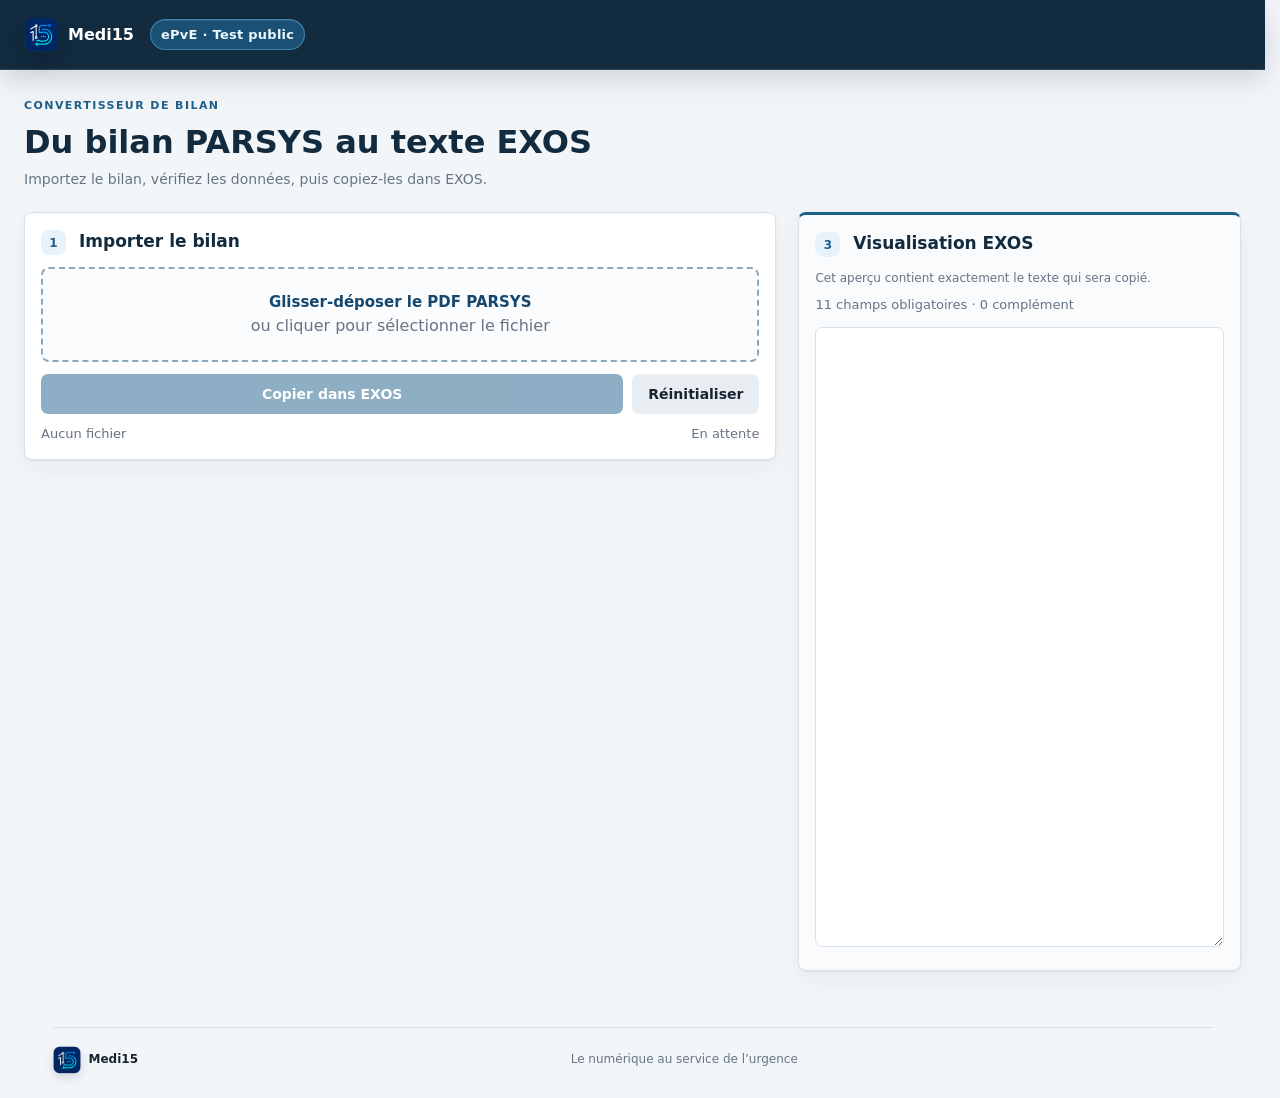
==== commit 711bbd82: "Show complete optional fields and place copy action below PDF import" ====
--- a/index.html
+++ b/index.html
@@ -6,9 +6,9 @@
   <title>ePvE · Medi15</title>
   <link rel="icon" type="image/png" href="./ui/medi15-logo.png">
   <link rel="stylesheet" href="./ui/medi15.css">
-  <link rel="stylesheet" href="./static/app.css?v=uniform-18">
-  <script src="./static/document-sections.js?v=uniform-18" defer></script>
-  <script src="./static/converter.js?v=uniform-18" defer></script>
+  <link rel="stylesheet" href="./static/app.css?v=full-19">
+  <script src="./static/document-sections.js?v=full-19" defer></script>
+  <script src="./static/converter.js?v=full-19" defer></script>
 </head>
 <body>
 <header class="medi15-topbar"><div class="medi15-brand"><img class="medi15-brand-logo" src="./ui/medi15-logo.png" alt=""><span>Medi15</span></div><span class="medi15-app-name">ePvE · Test public</span></header>
@@ -18,6 +18,7 @@
   <p>Importez le bilan, vérifiez les données, puis copiez-les dans EXOS.</p>
 </header>
 
+<div class="workspace"><div class="editor-column">
 <section class="card">
   <h2><span class="step">1</span> Importer le bilan</h2>
   <div id="dropzone" class="dropzone" tabindex="0" role="button" aria-label="Sélectionner un PDF PARSYS">
@@ -25,6 +26,7 @@
     ou cliquer pour sélectionner le fichier
     <input id="fileInput" type="file" accept="application/pdf,.pdf" hidden>
   </div>
+  <div class="actions import-actions"><button class="primary" id="copyBtn" disabled>Copier dans EXOS</button><button class="ghost" id="resetBtn">Réinitialiser</button></div>
   <div class="import-status"><span id="fileName">Aucun fichier</span><span id="status" role="status" aria-live="polite">En attente</span></div>
   <span id="pageCount" hidden></span>
   <div id="progressPanel" class="progress-panel is-idle">
@@ -55,20 +57,16 @@
   <div id="alertsList"></div>
 </section>
 
-<div class="workspace"><div class="editor-column">
-<section class="card" id="essentialSection"><h2><span class="step">2</span> Champs obligatoires</h2><p class="selection-help">Les champs initiaux sont toujours inclus dans la copie, en lecture seule.</p><section class="mandatory-group"><h3>Identité</h3><div class="grid"><div class="field full"><label for="f-identity">Identité du patient</label><textarea rows="1" id="f-identity"></textarea></div></div></section><section class="mandatory-group"><h3>Intervention</h3><div class="grid"><div class="field"><label for="f-address">Adresse d’intervention</label><textarea rows="1" id="f-address"></textarea></div><div class="field"><label for="f-vehicle">Type de vecteur SMUR</label><textarea rows="1" id="f-vehicle"></textarea></div></div></section><section class="mandatory-group"><h3>Médical</h3><div class="grid"><div class="field"><label for="f-history">Antécédents</label><textarea rows="1" id="f-history"></textarea></div><div class="field"><label for="f-usual">Traitement habituel</label><textarea rows="1" id="f-usual"></textarea></div><div class="field full"><label for="f-anamnesis">Anamnèse</label><textarea rows="1" id="f-anamnesis"></textarea></div><div class="field"><label for="f-params">Paramètres</label><textarea rows="1" id="f-params"></textarea></div><div class="field"><label for="f-admin">Traitements administrés</label><textarea rows="1" id="f-admin"></textarea></div><div class="field full"><label for="f-diagnosis">Diagnostic</label><textarea rows="1" id="f-diagnosis"></textarea></div></div></section><section class="mandatory-group"><h3>Transport et orientation</h3><div class="grid"><div class="field"><label for="f-transport">Transport</label><textarea rows="1" id="f-transport"></textarea></div><div class="field"><label for="f-destination">Destination</label><textarea rows="1" id="f-destination"></textarea></div></div></section></section>
+<section class="card" id="essentialSection" hidden><h2><span class="step">2</span> Champs obligatoires</h2><p class="selection-help">Les champs initiaux sont toujours inclus dans la copie, en lecture seule.</p><section class="mandatory-group"><h3>Identité</h3><div class="grid"><div class="field full"><label for="f-identity">Identité du patient</label><textarea rows="1" id="f-identity"></textarea></div></div></section><section class="mandatory-group"><h3>Intervention</h3><div class="grid"><div class="field"><label for="f-address">Adresse d’intervention</label><textarea rows="1" id="f-address"></textarea></div><div class="field"><label for="f-vehicle">Type de vecteur SMUR</label><textarea rows="1" id="f-vehicle"></textarea></div></div></section><section class="mandatory-group"><h3>Médical</h3><div class="grid"><div class="field"><label for="f-history">Antécédents</label><textarea rows="1" id="f-history"></textarea></div><div class="field"><label for="f-usual">Traitement habituel</label><textarea rows="1" id="f-usual"></textarea></div><div class="field full"><label for="f-anamnesis">Anamnèse</label><textarea rows="1" id="f-anamnesis"></textarea></div><div class="field"><label for="f-params">Paramètres</label><textarea rows="1" id="f-params"></textarea></div><div class="field"><label for="f-admin">Traitements administrés</label><textarea rows="1" id="f-admin"></textarea></div><div class="field full"><label for="f-diagnosis">Diagnostic</label><textarea rows="1" id="f-diagnosis"></textarea></div></div></section><section class="mandatory-group"><h3>Transport et orientation</h3><div class="grid"><div class="field"><label for="f-transport">Transport</label><textarea rows="1" id="f-transport"></textarea></div><div class="field"><label for="f-destination">Destination</label><textarea rows="1" id="f-destination"></textarea></div></div></section></section>
 <section id="documentSection" class="card" hidden>
-  <h2>Éléments complémentaires</h2>
-  <p class="selection-help">Cochez uniquement les informations à ajouter aux champs obligatoires. Le contenu s’affiche après sélection. Utilisez ↗ pour lire un texte long.</p>
+  <h2><span class="step">2</span> Éléments complémentaires</h2>
+  <p class="selection-help">Cochez uniquement les informations à ajouter aux champs obligatoires. Le contenu s’affiche après sélection.</p>
   <div class="actions selection-actions"><button type="button" class="ghost" id="selectAll">Ajouter tous les compléments</button><button type="button" class="ghost" id="selectNone">Retirer les compléments</button></div>
   <div id="documentCategories"></div>
 </section>
-</div><aside class="preview-column"><section class="card preview-card"><h2><span class="step">3</span> Copier la sélection</h2><p class="selection-help">Cet aperçu contient exactement le texte qui sera copié.</p>
+</div><aside class="preview-column"><section class="card preview-card"><h2><span class="step">3</span> Visualisation EXOS</h2><p class="selection-help">Cet aperçu contient exactement le texte qui sera copié.</p>
 <p id="selectionCount" role="status"></p><textarea id="resultat" aria-label="Texte pour EXOS" readonly></textarea>
-<div class="actions action-bar">
-  <button class="primary" id="copyBtn" disabled>Copier pour EXOS</button>
-  <button class="ghost" id="resetBtn">Réinitialiser</button>
-</div></section></aside></div>
+</section></aside></div>
 
 </main>
 <footer class="medi15-footer"><div class="medi15-footer-brand"><img class="medi15-footer-logo" src="./ui/medi15-logo.png" alt=""><span>Medi15</span></div><div class="medi15-footer-copy">Le numérique au service de l’urgence</div></footer>
--- a/static/app.css
+++ b/static/app.css
@@ -142,43 +142,27 @@
 #documentCategories .document-category.is-excluded label::after { content: ''; }
 .field .source-note { flex-basis: 100%; }
 
-/* One shared capsule size, independent of content length and selection. */
-.grid > .field, .grid > .field.full,
-#documentCategories .document-category,
-#documentCategories .document-category.is-excluded {
-  grid-column: auto;
+
+/* Complete values, with no fixed-height clipping or extra reading action. */
+#documentCategories .document-category {
   display: grid;
-  grid-template-columns: minmax(0, 42fr) minmax(0, 58fr) 24px;
+  grid-template-columns: minmax(0, 42fr) minmax(0, 58fr);
+  align-items: start;
   gap: 8px;
-  align-items: center;
-  height: 64px;
-  min-height: 64px;
-  max-height: 64px;
-  padding: 8px 10px;
-  overflow: hidden;
+  height: auto; min-height: 36px; max-height: none;
+  padding: 8px;
 }
-.grid .field label, #documentCategories .document-category label {
-  display: block;
-  min-width: 0;
-  max-height: 44px;
-  margin: 0;
-  padding: 0;
-  overflow: hidden;
-  font-size: 11px;
-  line-height: 1.3;
-  overflow-wrap: anywhere;
+#documentCategories .document-category label {
+  display: block; min-width: 0; max-height: none; margin: 0;
+  padding: 0; overflow: visible; overflow-wrap: anywhere; line-height: 17px;
 }
-#documentCategories .document-category.is-excluded label { grid-column: 1 / 3; }
-.grid .field textarea[readonly], #documentCategories .document-category textarea[readonly] {
-  width: 100%; height: 34px; min-height: 34px; max-height: 34px;
-  margin: 0; padding: 0; font-size: 12px; line-height: 17px;
-  overflow: hidden; align-self: center;
+#documentCategories .document-category.is-excluded label { grid-column: 1 / -1; }
+#documentCategories .document-category textarea[readonly] {
+  width: 100%; min-width: 0; min-height: 0; max-height: none;
+  margin: 0; padding: 0; line-height: 17px; overflow: hidden;
 }
-.field-reader { width: 24px; height: 28px; padding: 0; border: 0; border-radius: 5px; background: var(--medi15-accent-soft); color: var(--medi15-accent-strong); cursor: pointer; font-size: 16px; }
-.document-category.is-excluded .field-reader { visibility: hidden; }
-.field .source-note { display: none; }
-.field-dialog { width: min(640px,calc(100vw - 32px)); max-height: 80vh; padding: 24px; border: 1px solid var(--medi15-line); border-radius: 12px; color: var(--medi15-ink); box-shadow: var(--medi15-shadow-md); }
-.field-dialog::backdrop { background: rgba(18,43,63,.45); }
-.field-dialog h2 { margin: 0 0 16px; font-size: 18px; }
-.field-dialog-value { white-space: pre-wrap; overflow-wrap: anywhere; font-size: 14px; line-height: 1.6; }
-.field-dialog button { border: 0; border-radius: 7px; padding: 9px 16px; background: var(--medi15-accent); color: white; cursor: pointer; }
+.import-actions { margin-top: 12px; flex-wrap: wrap; }
+.import-actions .primary { flex: 1; }
+.preview-column { top: 90px; }
+#resultat { height: calc(100vh - 280px); min-height: 360px; }
+@media (max-width: 800px) { #resultat { height: 420px; } }
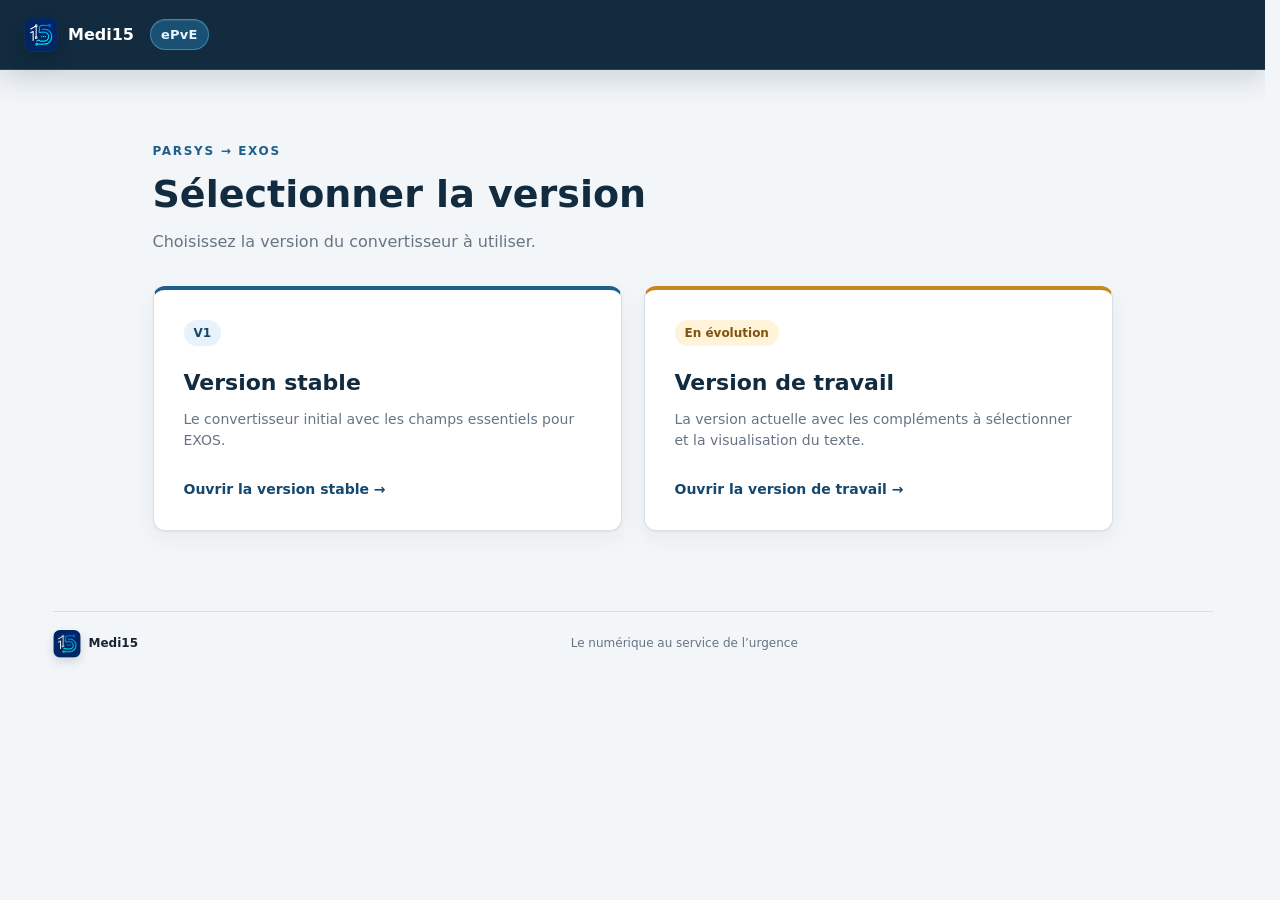
==== commit 72fe33ab: "Add version picker with preserved V1 stable and current working converter" ====
--- a/index.html
+++ b/index.html
@@ -3,74 +3,32 @@
 <head>
   <meta charset="utf-8">
   <meta name="viewport" content="width=device-width, initial-scale=1">
-  <title>ePvE · Medi15</title>
-  <link rel="icon" type="image/png" href="./ui/medi15-logo.png">
+  <title>ePvE · Sélectionner la version</title>
+  <link rel="icon" href="./ui/medi15-logo.png">
   <link rel="stylesheet" href="./ui/medi15.css">
-  <link rel="stylesheet" href="./static/app.css?v=full-19">
-  <script src="./static/document-sections.js?v=full-19" defer></script>
-  <script src="./static/converter.js?v=full-19" defer></script>
+  <link rel="stylesheet" href="./static/versions.css?v=versions-20">
 </head>
 <body>
-<header class="medi15-topbar"><div class="medi15-brand"><img class="medi15-brand-logo" src="./ui/medi15-logo.png" alt=""><span>Medi15</span></div><span class="medi15-app-name">ePvE · Test public</span></header>
+<header class="medi15-topbar"><div class="medi15-brand"><img class="medi15-brand-logo" src="./ui/medi15-logo.png" alt=""><span>Medi15</span></div><span class="medi15-app-name">ePvE</span></header>
 <main>
-<header>
-  <div class="eyebrow">CONVERTISSEUR DE BILAN</div><h1>Du bilan PARSYS au texte EXOS</h1>
-  <p>Importez le bilan, vérifiez les données, puis copiez-les dans EXOS.</p>
-</header>
-
-<div class="workspace"><div class="editor-column">
-<section class="card">
-  <h2><span class="step">1</span> Importer le bilan</h2>
-  <div id="dropzone" class="dropzone" tabindex="0" role="button" aria-label="Sélectionner un PDF PARSYS">
-    <strong>Glisser-déposer le PDF PARSYS</strong>
-    ou cliquer pour sélectionner le fichier
-    <input id="fileInput" type="file" accept="application/pdf,.pdf" hidden>
+  <p class="eyebrow">PARSYS → EXOS</p>
+  <h1>Sélectionner la version</h1>
+  <p class="intro">Choisissez la version du convertisseur à utiliser.</p>
+  <div class="version-grid">
+    <a class="version-card stable" href="./stable/">
+      <span class="badge">V1</span>
+      <h2>Version stable</h2>
+      <p>Le convertisseur initial avec les champs essentiels pour EXOS.</p>
+      <span class="open">Ouvrir la version stable →</span>
+    </a>
+    <a class="version-card work" href="./travail/">
+      <span class="badge">En évolution</span>
+      <h2>Version de travail</h2>
+      <p>La version actuelle avec les compléments à sélectionner et la visualisation du texte.</p>
+      <span class="open">Ouvrir la version de travail →</span>
+    </a>
   </div>
-  <div class="actions import-actions"><button class="primary" id="copyBtn" disabled>Copier dans EXOS</button><button class="ghost" id="resetBtn">Réinitialiser</button></div>
-  <div class="import-status"><span id="fileName">Aucun fichier</span><span id="status" role="status" aria-live="polite">En attente</span></div>
-  <span id="pageCount" hidden></span>
-  <div id="progressPanel" class="progress-panel is-idle">
-    <div class="progress-meta"><span>Progression de l’analyse</span><strong id="progressPercent">0 %</strong></div>
-    <div id="progressTrack" class="progress-track" role="progressbar" aria-label="Progression de l’analyse" aria-valuemin="0" aria-valuemax="100" aria-valuenow="0">
-      <div id="progressBar" class="progress-fill"></div>
-      <button type="button" id="progressHandle" class="progress-arrow" aria-label="Marqueur de progression">➜</button>
-      <div id="timeTravel" class="time-travel" aria-hidden="true">
-        <div class="time-travel-vehicle">
-          <svg viewBox="0 0 120 50" focusable="false">
-            <path class="time-car-body" d="M6 29h13l13-15h50l18 15h12v11H6z"/>
-            <path class="time-car-window" d="M35 17h21v12H25zm25 0h19l15 12H60z"/>
-            <path class="time-car-detail" d="M10 34h98M57 18v17"/>
-            <circle class="time-car-wheel" cx="31" cy="40" r="7"/>
-            <circle class="time-car-wheel" cx="88" cy="40" r="7"/>
-            <circle class="time-car-hub" cx="31" cy="40" r="2"/>
-            <circle class="time-car-hub" cx="88" cy="40" r="2"/>
-            <path class="time-car-light" d="M107 29h6v5h-6"/>
-          </svg>
-        </div>
-      </div>
-    </div>
-  </div>
-</section>
-
-<section id="alertBox" class="card alerts">
-  <h2>Points à vérifier</h2>
-  <div id="alertsList"></div>
-</section>
-
-<section class="card" id="essentialSection" hidden><h2><span class="step">2</span> Champs obligatoires</h2><p class="selection-help">Les champs initiaux sont toujours inclus dans la copie, en lecture seule.</p><section class="mandatory-group"><h3>Identité</h3><div class="grid"><div class="field full"><label for="f-identity">Identité du patient</label><textarea rows="1" id="f-identity"></textarea></div></div></section><section class="mandatory-group"><h3>Intervention</h3><div class="grid"><div class="field"><label for="f-address">Adresse d’intervention</label><textarea rows="1" id="f-address"></textarea></div><div class="field"><label for="f-vehicle">Type de vecteur SMUR</label><textarea rows="1" id="f-vehicle"></textarea></div></div></section><section class="mandatory-group"><h3>Médical</h3><div class="grid"><div class="field"><label for="f-history">Antécédents</label><textarea rows="1" id="f-history"></textarea></div><div class="field"><label for="f-usual">Traitement habituel</label><textarea rows="1" id="f-usual"></textarea></div><div class="field full"><label for="f-anamnesis">Anamnèse</label><textarea rows="1" id="f-anamnesis"></textarea></div><div class="field"><label for="f-params">Paramètres</label><textarea rows="1" id="f-params"></textarea></div><div class="field"><label for="f-admin">Traitements administrés</label><textarea rows="1" id="f-admin"></textarea></div><div class="field full"><label for="f-diagnosis">Diagnostic</label><textarea rows="1" id="f-diagnosis"></textarea></div></div></section><section class="mandatory-group"><h3>Transport et orientation</h3><div class="grid"><div class="field"><label for="f-transport">Transport</label><textarea rows="1" id="f-transport"></textarea></div><div class="field"><label for="f-destination">Destination</label><textarea rows="1" id="f-destination"></textarea></div></div></section></section>
-<section id="documentSection" class="card" hidden>
-  <h2><span class="step">2</span> Éléments complémentaires</h2>
-  <p class="selection-help">Cochez uniquement les informations à ajouter aux champs obligatoires. Le contenu s’affiche après sélection.</p>
-  <div class="actions selection-actions"><button type="button" class="ghost" id="selectAll">Ajouter tous les compléments</button><button type="button" class="ghost" id="selectNone">Retirer les compléments</button></div>
-  <div id="documentCategories"></div>
-</section>
-</div><aside class="preview-column"><section class="card preview-card"><h2><span class="step">3</span> Visualisation EXOS</h2><p class="selection-help">Cet aperçu contient exactement le texte qui sera copié.</p>
-<p id="selectionCount" role="status"></p><textarea id="resultat" aria-label="Texte pour EXOS" readonly></textarea>
-</section></aside></div>
-
 </main>
 <footer class="medi15-footer"><div class="medi15-footer-brand"><img class="medi15-footer-logo" src="./ui/medi15-logo.png" alt=""><span>Medi15</span></div><div class="medi15-footer-copy">Le numérique au service de l’urgence</div></footer>
 </body>
 </html>
-
-
--- a/static/versions.css
+++ b/static/versions.css
@@ -0,0 +1,14 @@
+main { width: min(100% - 40px, 960px); margin: 72px auto 80px; }
+.eyebrow { margin: 0 0 12px; color: var(--medi15-accent); font-size: 12px; font-weight: 800; letter-spacing: .14em; }
+h1 { margin: 0 0 12px; color: var(--medi15-nav); font-size: clamp(27px,4vw,38px); line-height: 1.2; }
+.intro { margin: 0 0 32px; color: var(--medi15-muted); }
+.version-grid { display: grid; grid-template-columns: repeat(2,minmax(0,1fr)); gap: 22px; }
+.version-card { display: flex; flex-direction: column; align-items: start; padding: 30px; border: 1px solid var(--medi15-line); border-top: 4px solid var(--medi15-accent); border-radius: 12px; background: white; color: var(--medi15-ink); text-decoration: none; box-shadow: var(--medi15-shadow-sm); }
+.version-card:hover { text-decoration: none; border-color: var(--medi15-accent); box-shadow: var(--medi15-shadow-md); }
+.version-card.work { border-top-color: #c8871a; }
+.badge { padding: 4px 10px; border-radius: 20px; background: var(--medi15-accent-soft); color: var(--medi15-accent-strong); font-size: 12px; font-weight: 700; }
+.work .badge { background: #fff3d9; color: #80540f; }
+h2 { margin: 20px 0 10px; color: var(--medi15-nav); font-size: 22px; }
+.version-card p { margin: 0 0 28px; color: var(--medi15-muted); font-size: 14px; }
+.open { margin-top: auto; color: var(--medi15-accent-strong); font-size: 14px; font-weight: 800; }
+@media(max-width:650px) { main { margin-top: 38px; } .version-grid { grid-template-columns: 1fr; } .version-card { padding: 24px; } }
